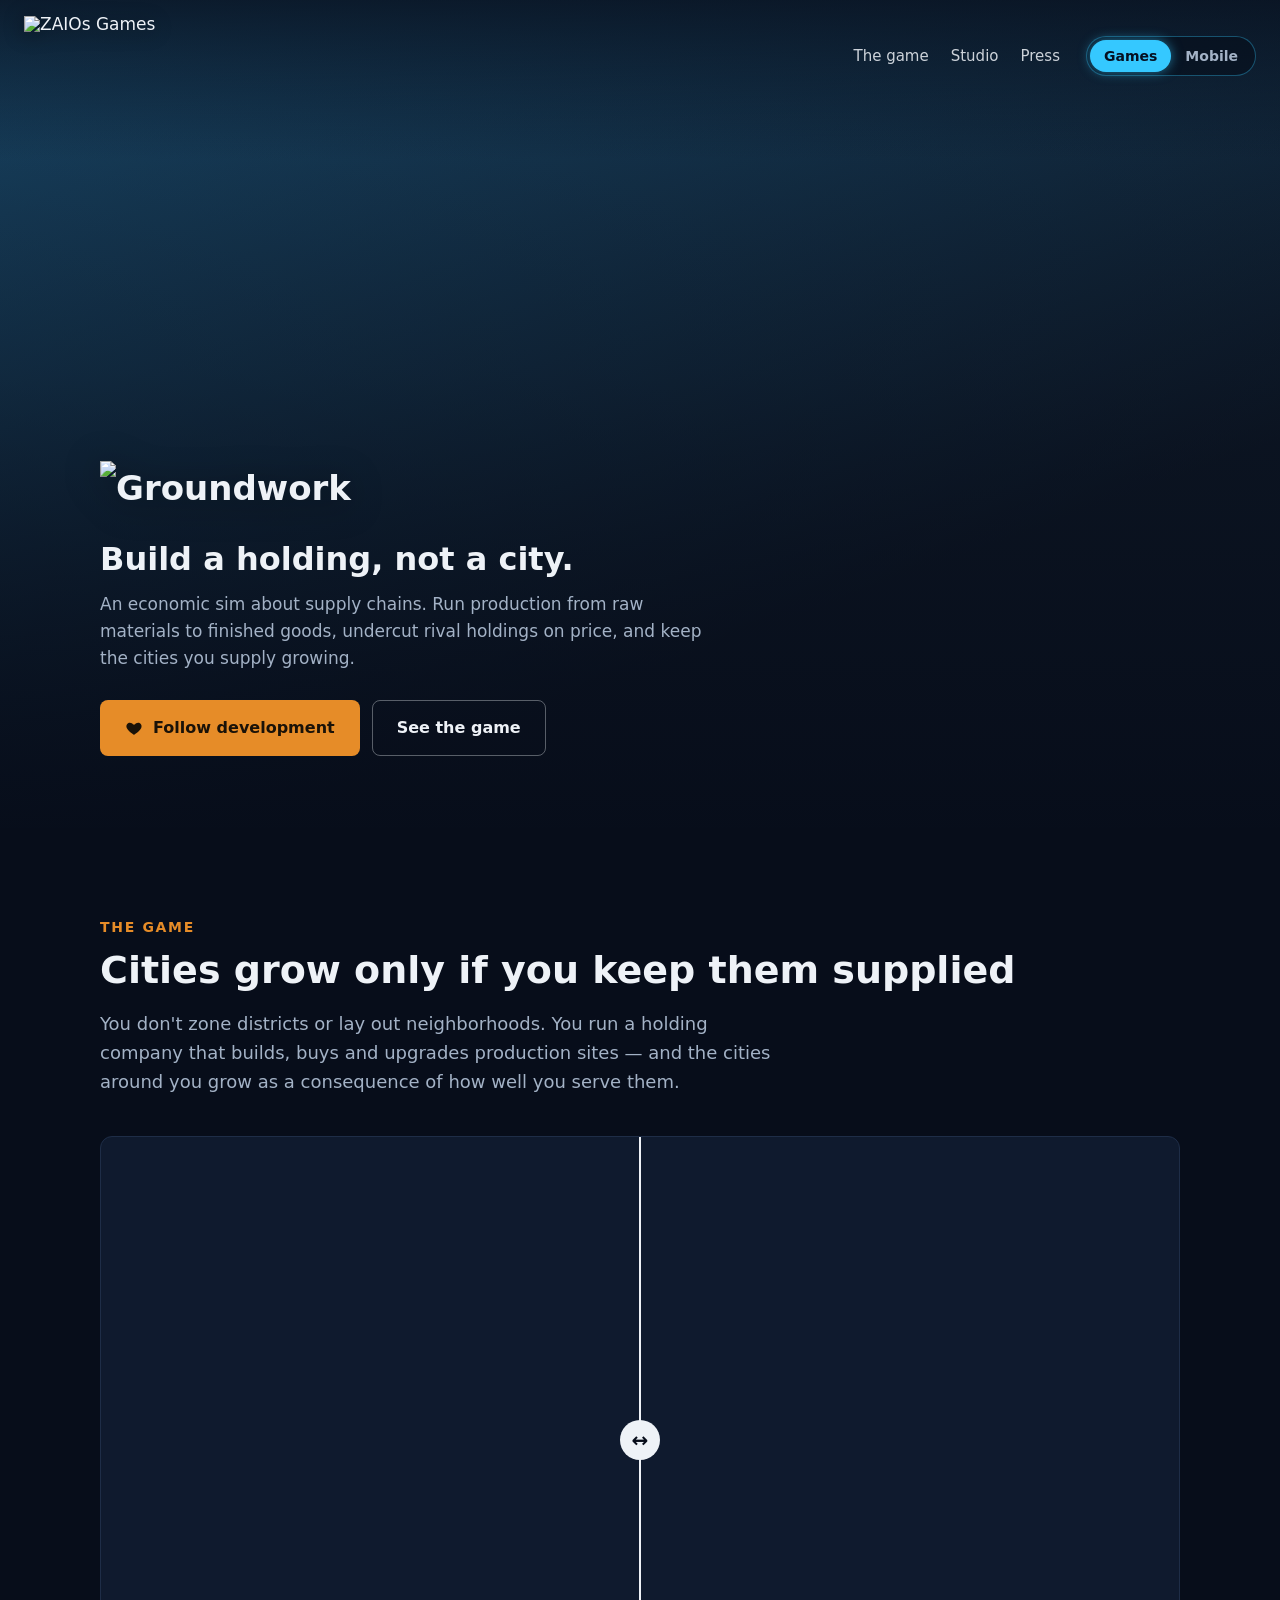
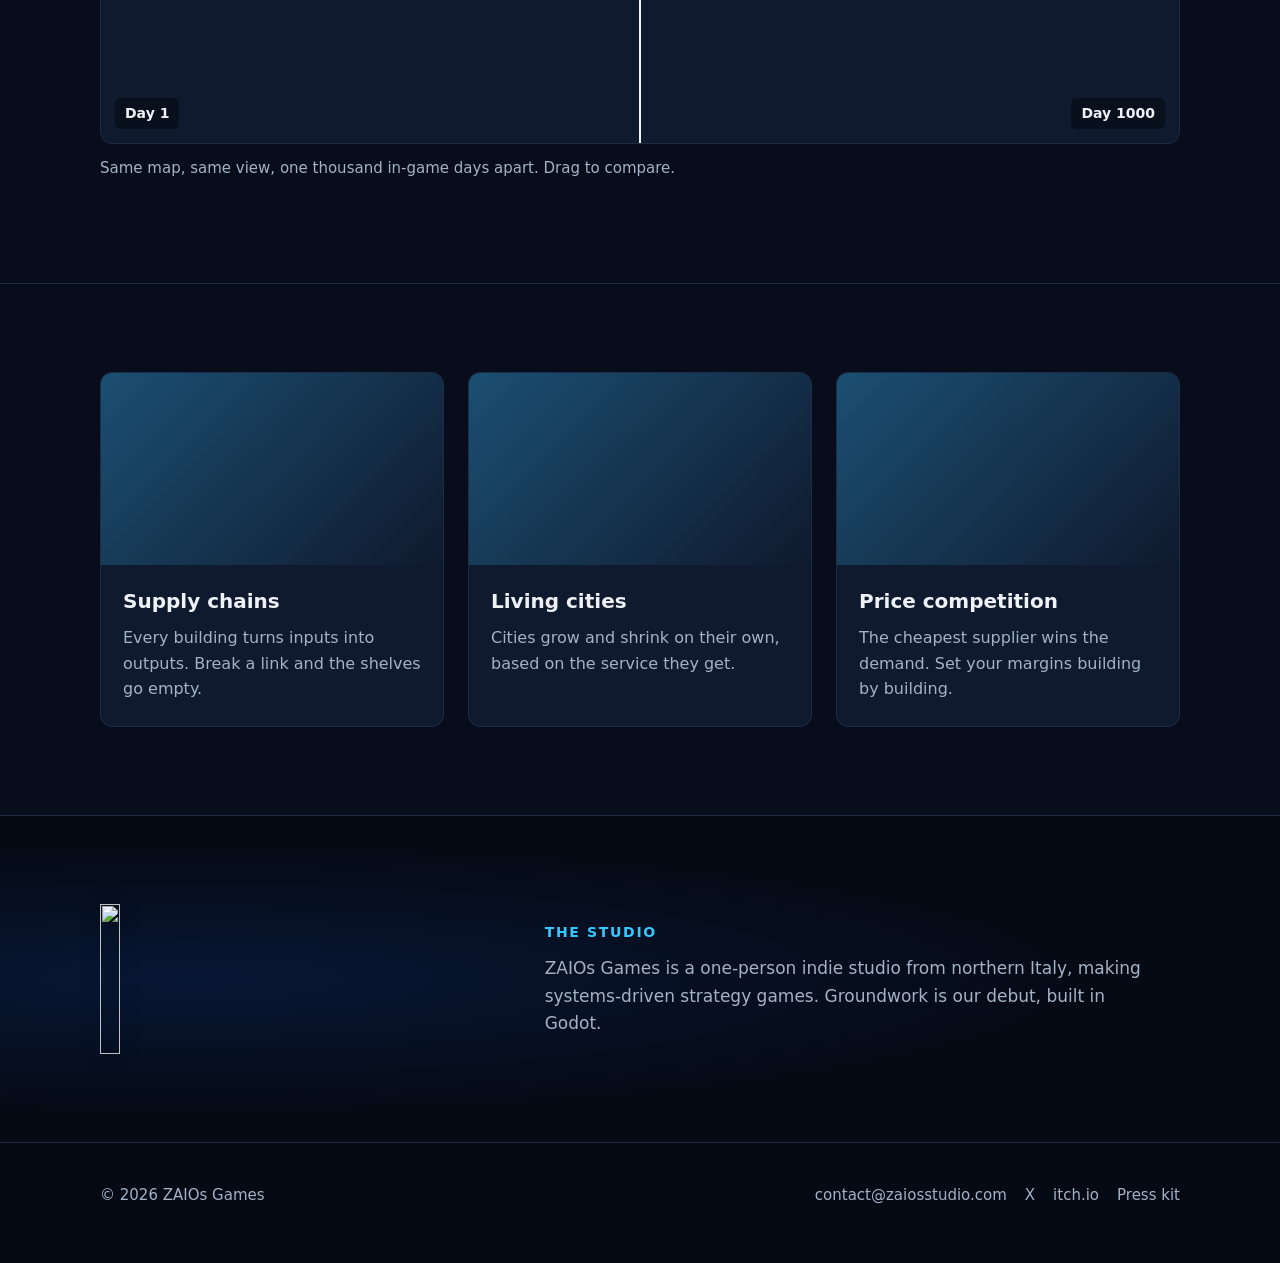
==== index.html @ d20c8a68 "Add files via upload" ====
<!doctype html>
<html lang="en">
<head>
  <meta charset="utf-8">
  <meta name="viewport" content="width=device-width, initial-scale=1">
  <title>Groundwork — a supply chain sim by ZAIOs Games</title>
  <meta name="description" content="Groundwork is an economic management sim about supply chains. Build a holding, not a city. Coming to Steam.">
  <link rel="canonical" href="https://zaiosstudio.com/">
  <link rel="icon" href="favicon.ico" sizes="16x16 32x32 48x48">
  <link rel="apple-touch-icon" href="assets/apple-touch-icon.png">

  <meta property="og:type" content="website">
  <meta property="og:url" content="https://zaiosstudio.com/">
  <meta property="og:site_name" content="ZAIOs Games">
  <meta property="og:title" content="Groundwork — Build a holding, not a city">
  <meta property="og:description" content="An economic sim about supply chains, made by a solo developer. Coming to Steam.">
  <meta property="og:image" content="https://zaiosstudio.com/images/og.jpg">
  <meta name="twitter:card" content="summary_large_image">
  <meta name="twitter:site" content="@zaiosstudio">

  <link rel="preload" href="fonts/poppins-latin-800-normal.woff2" as="font" type="font/woff2" crossorigin>
  <link rel="stylesheet" href="style.css">
  <script src="site.js" defer></script>
</head>
<body>

  <header class="topbar">
    <a class="zaios" href="index.html" aria-label="ZAIOs Games, home">
      <img class="zaios-logo" src="assets/zaios-games-logo.png" alt="ZAIOs Games" width="640" height="247">
    </a>
    <nav aria-label="Main">
      <span class="page-links">
        <a class="opt" href="#game">The game</a>
        <a class="opt" href="#studio">Studio</a>
        <a href="press.html">Press</a>
      </span>
      <div class="lines" role="list">
        <a role="listitem" href="index.html" aria-current="page">Games</a>
        <a role="listitem" href="mobile/index.html">Mobile</a>
      </div>
    </nav>
  </header>

  <main>
    <div class="hero" style="background-image: url('images/hero.jpg'), linear-gradient(160deg, #1B4F72 0%, #0E1826 70%);">
      <div class="wrap">
        <h1><img class="hero-logo" src="images/logo-groundwork.png" alt="Groundwork"></h1>
        <p class="tagline">Build a holding, not a city.</p>
        <p class="sub">An economic sim about supply chains. Run production from raw materials to finished goods, undercut rival holdings on price, and keep the cities you supply growing.</p>
        <div class="ctas">
          <a class="btn primary" data-cta href="#">
            <svg viewBox="0 0 24 24" fill="currentColor" aria-hidden="true"><path d="M12 21s-7.5-4.6-9.6-9.1C.9 8.6 3 5 6.5 5c2 0 3.5 1.1 4.3 2.4h2.4C14 6.1 15.5 5 17.5 5 21 5 23.1 8.6 21.6 11.9 19.5 16.4 12 21 12 21z"/></svg>
            <span data-cta-label>Follow development</span>
          </a>
          <a class="btn ghost" href="#game">See the game</a>
        </div>
      </div>
    </div>

    <section id="game">
      <div class="wrap">
        <p class="eyebrow">The game</p>
        <h2>Cities grow only if you keep them supplied</h2>
        <p class="lead">You don't zone districts or lay out neighborhoods. You run a holding company that builds, buys and upgrades production sites — and the cities around you grow as a consequence of how well you serve them.</p>

        <div class="video" id="teaser" style="margin-bottom: 40px;"></div>

        <div class="compare">
          <img src="images/day-0001.jpg" alt="A small town on day 1" loading="lazy">
          <img class="after" src="images/day-1000.jpg" alt="The same town grown into a city on day 1000" loading="lazy">
          <span class="tag l">Day 1</span>
          <span class="tag r">Day 1000</span>
          <div class="handle"></div>
          <input type="range" min="0" max="100" value="50" aria-label="Compare day 1 and day 1000">
        </div>
        <p class="caption">Same map, same view, one thousand in-game days apart. Drag to compare.</p>
      </div>
    </section>

    <section>
      <div class="wrap">
        <div class="features">
          <article class="feature">
            <div class="shot"><img src="images/shot-chains.jpg" alt="A valley with farms, roads and production sites" loading="lazy"></div>
            <div class="body">
              <h3>Supply chains</h3>
              <p>Every building turns inputs into outputs. Break a link and the shelves go empty.</p>
            </div>
          </article>
          <article class="feature">
            <div class="shot"><img src="images/shot-city.jpg" alt="A dense city supplied by the player's holding" loading="lazy"></div>
            <div class="body">
              <h3>Living cities</h3>
              <p>Cities grow and shrink on their own, based on the service they get.</p>
            </div>
          </article>
          <article class="feature">
            <div class="shot"><img src="images/shot-night.jpg" alt="A coastal city lit up at night" loading="lazy"></div>
            <div class="body">
              <h3>Price competition</h3>
              <p>The cheapest supplier wins the demand. Set your margins building by building.</p>
            </div>
          </article>
        </div>
      </div>
    </section>

    <section id="studio">
      <div class="wrap studio">
        <img class="zaios-logo big" src="assets/zaios-games-logo.png" alt="" width="640" height="247">
        <div>
          <p class="eyebrow studio-eyebrow">The studio</p>
          <p>ZAIOs Games is a one-person indie studio from northern Italy, making systems-driven strategy games. Groundwork is our debut, built in Godot.</p>
        </div>
      </div>
    </section>
  </main>

  <footer>
    <div class="wrap">
      <span>© <span id="year">2026</span> ZAIOs Games</span>
      <div class="links">
        <a data-email href="#">contact@zaiosstudio.com</a>
        <a data-link="steam" href="#">Steam</a>
        <a data-link="x" href="#">X</a>
        <a data-link="discord" href="#">Discord</a>
        <a data-link="itch" href="#">itch.io</a>
        <a href="press.html">Press kit</a>
      </div>
    </div>
  </footer>

</body>
</html>
---- style.css ----
/* Zaios Games — sito statico. Font: Poppins (SIL OFL), ospitato qui: nessuna chiamata a servizi esterni. */
@font-face { font-family: "Poppins"; src: url("fonts/poppins-latin-400-normal.woff2") format("woff2"); font-weight: 400; font-display: swap; }
@font-face { font-family: "Poppins"; src: url("fonts/poppins-latin-600-normal.woff2") format("woff2"); font-weight: 600; font-display: swap; }
@font-face { font-family: "Poppins"; src: url("fonts/poppins-latin-700-normal.woff2") format("woff2"); font-weight: 700; font-display: swap; }
@font-face { font-family: "Poppins"; src: url("fonts/poppins-latin-800-normal.woff2") format("woff2"); font-weight: 800; font-display: swap; }
@font-face { font-family: "Poppins"; src: url("fonts/poppins-latin-800-italic.woff2") format("woff2"); font-weight: 800; font-style: italic; font-display: swap; }

:root {
  /* Studio: fondo notte e neon azzurro del logo Zaios */
  --bg: #070D1A;
  --surface: #0F1A2E;
  --line: #1E2D47;
  --text: #EEF2F7;
  --muted: #A3B2C6;
  --neon: #35C8FF;
  --neon-core: #E6F7FF;
  --z-dark: #0B2A6B;
  --z-mid: #1450C8;
  --outline: #0A2A6E;
  /* Groundwork: ambra del gioco, usata solo per le azioni sul gioco */
  --accent: #E68C28;
  --accent-ink: #1A1208;
  --max: 1120px;
}

* { box-sizing: border-box; }
html { scroll-behavior: smooth; }
body {
  margin: 0;
  background: var(--bg);
  color: var(--text);
  font-family: "Poppins", system-ui, -apple-system, "Segoe UI", Roboto, sans-serif;
  font-size: 17px;
  line-height: 1.6;
  -webkit-font-smoothing: antialiased;
}
img { max-width: 100%; display: block; }
a { color: inherit; }
a:focus-visible, .btn:focus-visible { outline: 3px solid var(--neon); outline-offset: 3px; border-radius: 6px; }
.wrap { max-width: var(--max); margin: 0 auto; padding: 0 20px; }

/* Barra in alto */
.topbar {
  position: absolute; inset: 0 0 auto 0; z-index: 10;
  display: flex; align-items: center; justify-content: space-between; gap: 16px;
  padding: 16px 24px;
}
.topbar nav { display: flex; align-items: center; gap: 26px; font-size: 15px; }
.page-links { display: flex; gap: 22px; }
.page-links a { text-decoration: none; color: var(--text); opacity: .85; }
.page-links a:hover, .page-links a[aria-current] { opacity: 1; color: var(--neon); }

/* Selettore delle due linee: Games · Mobile */
.lines {
  display: inline-flex; padding: 3px; border-radius: 999px;
  border: 1px solid rgba(53,200,255,.35); background: rgba(7,13,26,.55);
}
.lines a {
  padding: 5px 14px; border-radius: 999px; font-size: 14px; font-weight: 600;
  text-decoration: none; color: var(--muted);
}
.lines a:hover { color: var(--text); }
.lines a[aria-current] {
  color: #051022; background: var(--neon);
  box-shadow: 0 0 12px rgba(53,200,255,.55);
}

/* Wordmark Zaios: Z a fulmine al neon, AIOS bianco con contorno blu, GAMES corsivo sotto a destra */
.zaios {
  --s: 26px;                      /* altezza delle maiuscole: tutto scala da qui */
  display: inline-grid; grid-template-columns: auto auto; grid-template-rows: auto auto;
  column-gap: calc(var(--s) * .04); text-decoration: none; line-height: 1;
}
.zaios .z {
  grid-row: 1; width: calc(var(--s) * .9); height: calc(var(--s) * 1.25);
  margin-top: calc(var(--s) * -.12); margin-bottom: calc(var(--s) * -.13);
  overflow: visible;
  filter: drop-shadow(0 0 calc(var(--s) * .12) rgba(53,200,255,.75)) drop-shadow(0 0 calc(var(--s) * .35) rgba(53,200,255,.35));
}
.zaios .word {
  grid-row: 1; align-self: center;
  font-weight: 800; font-size: calc(var(--s) * 1.36); letter-spacing: .02em; text-transform: none;
  background: linear-gradient(180deg, #FFFFFF 0%, #CFE3FF 100%);
  -webkit-background-clip: text; background-clip: text; color: transparent;
  -webkit-text-stroke: calc(var(--s) * .06) var(--outline); paint-order: stroke fill;
  filter: drop-shadow(0 0 calc(var(--s) * .02) var(--neon)) drop-shadow(0 0 calc(var(--s) * .16) rgba(47,168,255,.45));
}
.zaios .line2 {
  grid-column: 1 / -1; grid-row: 2; justify-self: end;
  font-weight: 800; font-style: italic; font-size: calc(var(--s) * .5); letter-spacing: .08em; text-transform: uppercase;
  color: #FFFFFF; margin-top: calc(var(--s) * .14);
  -webkit-text-stroke: calc(var(--s) * .025) var(--outline); paint-order: stroke fill;
  text-shadow: 0 0 calc(var(--s) * .2) rgba(47,168,255,.55);
}
.zaios.big { --s: 52px; }
/* Logo ZAIOs Games: immagine ufficiale (stessa dell'intro) */
.zaios-logo { display: block; height: 80px; width: auto; filter: drop-shadow(0 2px 10px rgba(0,0,0,.45)); }
.zaios-logo.big { height: 150px; }

/* Hero */
.hero {
  position: relative; min-height: 92vh; display: flex; align-items: flex-end;
  background: linear-gradient(160deg, #1B4F72 0%, #0E1826 70%);
  background-size: cover; background-position: center;
}
.hero::before {
  /* velo scuro in alto per far leggere logo e menu sopra qualsiasi screenshot */
  content: ""; position: absolute; inset: 0 0 auto 0; height: 160px; z-index: 1;
  background: linear-gradient(180deg, rgba(7,13,26,.75) 0%, rgba(7,13,26,0) 100%);
}
.hero::after {
  content: ""; position: absolute; inset: 0;
  background: linear-gradient(180deg, rgba(7,13,26,.1) 0%, rgba(7,13,26,.35) 45%, rgba(7,13,26,.97) 100%);
}
.hero .wrap { position: relative; z-index: 2; padding-bottom: 72px; width: 100%; }
.hero-logo { width: min(560px, 86vw); filter: drop-shadow(0 4px 18px rgba(0,0,0,.45)); }
.hero h1 { margin: 0; }
.tagline { font-size: clamp(22px, 3.2vw, 32px); font-weight: 600; margin: 18px 0 6px; }
.sub { color: var(--muted); max-width: 620px; margin: 0 0 28px; }
.ctas { display: flex; flex-wrap: wrap; gap: 12px; }

.btn {
  display: inline-flex; align-items: center; gap: 10px;
  padding: 14px 24px; border-radius: 8px; font-weight: 600; font-size: 16px;
  text-decoration: none; border: 1px solid transparent; transition: transform .15s, background .15s;
}
.btn:hover { transform: translateY(-1px); }
.btn.primary { background: var(--accent); color: var(--accent-ink); }
.btn.primary:hover { background: #F09B3A; }
.btn.ghost { border-color: rgba(238,242,247,.35); color: var(--text); }
.btn.ghost:hover { background: rgba(238,242,247,.08); }
.btn svg { width: 18px; height: 18px; flex: none; }

/* Sezioni */
section { padding: 88px 0; }
section + section { border-top: 1px solid var(--line); }
.eyebrow { color: var(--accent); font-weight: 600; font-size: 14px; letter-spacing: .12em; text-transform: uppercase; margin: 0 0 10px; }
.eyebrow.studio-eyebrow { color: var(--neon); }
h2 { font-size: clamp(26px, 3.4vw, 38px); line-height: 1.2; margin: 0 0 16px; }
.lead { color: var(--muted); max-width: 680px; margin: 0 0 40px; font-size: 18px; }

/* Video */
.video { position: relative; aspect-ratio: 16 / 9; border-radius: 12px; overflow: hidden; background: var(--surface); border: 1px solid var(--line); }
.video iframe { position: absolute; inset: 0; width: 100%; height: 100%; border: 0; }

/* Confronto giorno 1 / giorno 1000 */
.compare { position: relative; aspect-ratio: 16 / 9; border-radius: 12px; overflow: hidden; border: 1px solid var(--line); background: var(--surface); user-select: none; touch-action: pan-y; }
.compare img { position: absolute; inset: 0; width: 100%; height: 100%; object-fit: cover; }
.compare .after { clip-path: inset(0 0 0 50%); }
.compare .handle { position: absolute; top: 0; bottom: 0; left: 50%; width: 2px; background: var(--text); transform: translateX(-1px); pointer-events: none; }
.compare .handle::after {
  content: "\2194"; position: absolute; top: 50%; left: 50%; transform: translate(-50%, -50%);
  width: 40px; height: 40px; border-radius: 50%; background: var(--text); color: var(--bg);
  display: grid; place-items: center; font-size: 20px; font-weight: 700;
}
.compare .tag { position: absolute; bottom: 14px; padding: 4px 10px; border-radius: 6px; background: rgba(7,13,26,.8); font-size: 14px; font-weight: 600; }
.compare .tag.l { left: 14px; }
.compare .tag.r { right: 14px; }
.compare input { position: absolute; inset: 0; width: 100%; height: 100%; opacity: 0; cursor: ew-resize; margin: 0; }
.caption { color: var(--muted); font-size: 15px; margin-top: 12px; }

/* Tre punti */
.features { display: grid; grid-template-columns: repeat(3, 1fr); gap: 24px; }
.feature { background: var(--surface); border: 1px solid var(--line); border-radius: 12px; overflow: hidden; }
.feature .shot { aspect-ratio: 16 / 9; background: linear-gradient(135deg, #1B4F72, #0F1A2E); }
.feature .shot img { width: 100%; height: 100%; object-fit: cover; }
.feature .body { padding: 20px 22px 24px; }
.feature h3 { margin: 0 0 8px; font-size: 20px; }
.feature p { margin: 0; color: var(--muted); font-size: 16px; }

/* Studio */
#studio { background: radial-gradient(ellipse at 15% 50%, rgba(20,80,200,.18) 0%, rgba(7,13,26,0) 60%), #050A14; }
.studio { display: grid; grid-template-columns: auto 1fr; gap: 56px; align-items: center; }
.studio p { color: var(--muted); margin: 0; max-width: 620px; }
.studio p + p { margin-top: 12px; }

/* Footer */
footer { border-top: 1px solid var(--line); padding: 40px 0 56px; color: var(--muted); font-size: 15px; background: #050A14; }
footer .wrap { display: flex; flex-wrap: wrap; gap: 18px 32px; align-items: center; justify-content: space-between; }
footer .links { display: flex; flex-wrap: wrap; gap: 18px; }
footer a { text-decoration: none; overflow-wrap: anywhere; }
footer a:hover { color: var(--neon); }

/* Pagina press */
.page-head { padding: 150px 0 40px; background: linear-gradient(160deg, #1B4F72 0%, #0E1826 55%, #070D1A 100%); }
.facts { width: 100%; border-collapse: collapse; margin: 8px 0 40px; }
.facts th, .facts td { text-align: left; padding: 12px 0; border-bottom: 1px solid var(--line); vertical-align: top; }
.facts th { width: 220px; color: var(--muted); font-weight: 400; }
.facts td { overflow-wrap: anywhere; }
.gallery { display: grid; grid-template-columns: repeat(2, 1fr); gap: 16px; }
.gallery a { display: block; border-radius: 10px; overflow: hidden; border: 1px solid var(--line); aspect-ratio: 16 / 9; background: var(--surface); }
.gallery img { width: 100%; height: 100%; object-fit: cover; transition: transform .25s; }
.gallery a:hover img { transform: scale(1.03); }

/* Pagina della linea Mobile */
.page-mobile { display: flex; flex-direction: column; min-height: 100vh; }
.page-mobile main { flex: 1; display: flex; }
.line-hero {
  flex: 1; display: flex; align-items: center; padding: 140px 0 96px;
  background: radial-gradient(ellipse at 30% 40%, rgba(20,80,200,.28) 0%, rgba(7,13,26,0) 60%), #050A14;
}
.line-hero .wrap { width: 100%; }
.line-hero .zaios, .line-hero .zaios-logo { margin-bottom: 40px; }
.line-lead { font-size: clamp(20px, 2.6vw, 26px); font-weight: 600; max-width: 720px; margin: 0 0 18px; line-height: 1.4; }
.line-status { display: inline-flex; align-items: center; gap: 10px; color: var(--muted); margin: 0 0 32px; }
.line-status .dot { width: 9px; height: 9px; border-radius: 50%; background: var(--neon); box-shadow: 0 0 10px var(--neon); }
.line-hero .btn.ghost { overflow-wrap: anywhere; }

.visually-hidden { position: absolute; width: 1px; height: 1px; overflow: hidden; clip: rect(0 0 0 0); white-space: nowrap; }

[hidden] { display: none !important; }

@media (max-width: 860px) {
  .features { grid-template-columns: 1fr; }
  .studio { grid-template-columns: 1fr; gap: 28px; }
  .gallery { grid-template-columns: 1fr; }
  .topbar { padding: 14px 16px; }
  .topbar nav { gap: 14px; font-size: 14px; }
  .page-links .opt { display: none; }     /* su telefono restano solo Press e il selettore */
  .lines a { padding: 5px 11px; font-size: 13px; }
  .zaios { --s: 20px; }
  .zaios-logo { height: 52px; }
  .zaios-logo.big { height: 110px; }
  .zaios.big { --s: 40px; }
  section { padding: 64px 0; }
  .facts th { width: 120px; }
}
@media (max-width: 380px) {
  .topbar nav { gap: 10px; font-size: 13px; }
  .lines a { padding: 4px 9px; }
}
@media (prefers-reduced-motion: reduce) {
  html { scroll-behavior: auto; }
  .btn, .gallery img { transition: none; }
}
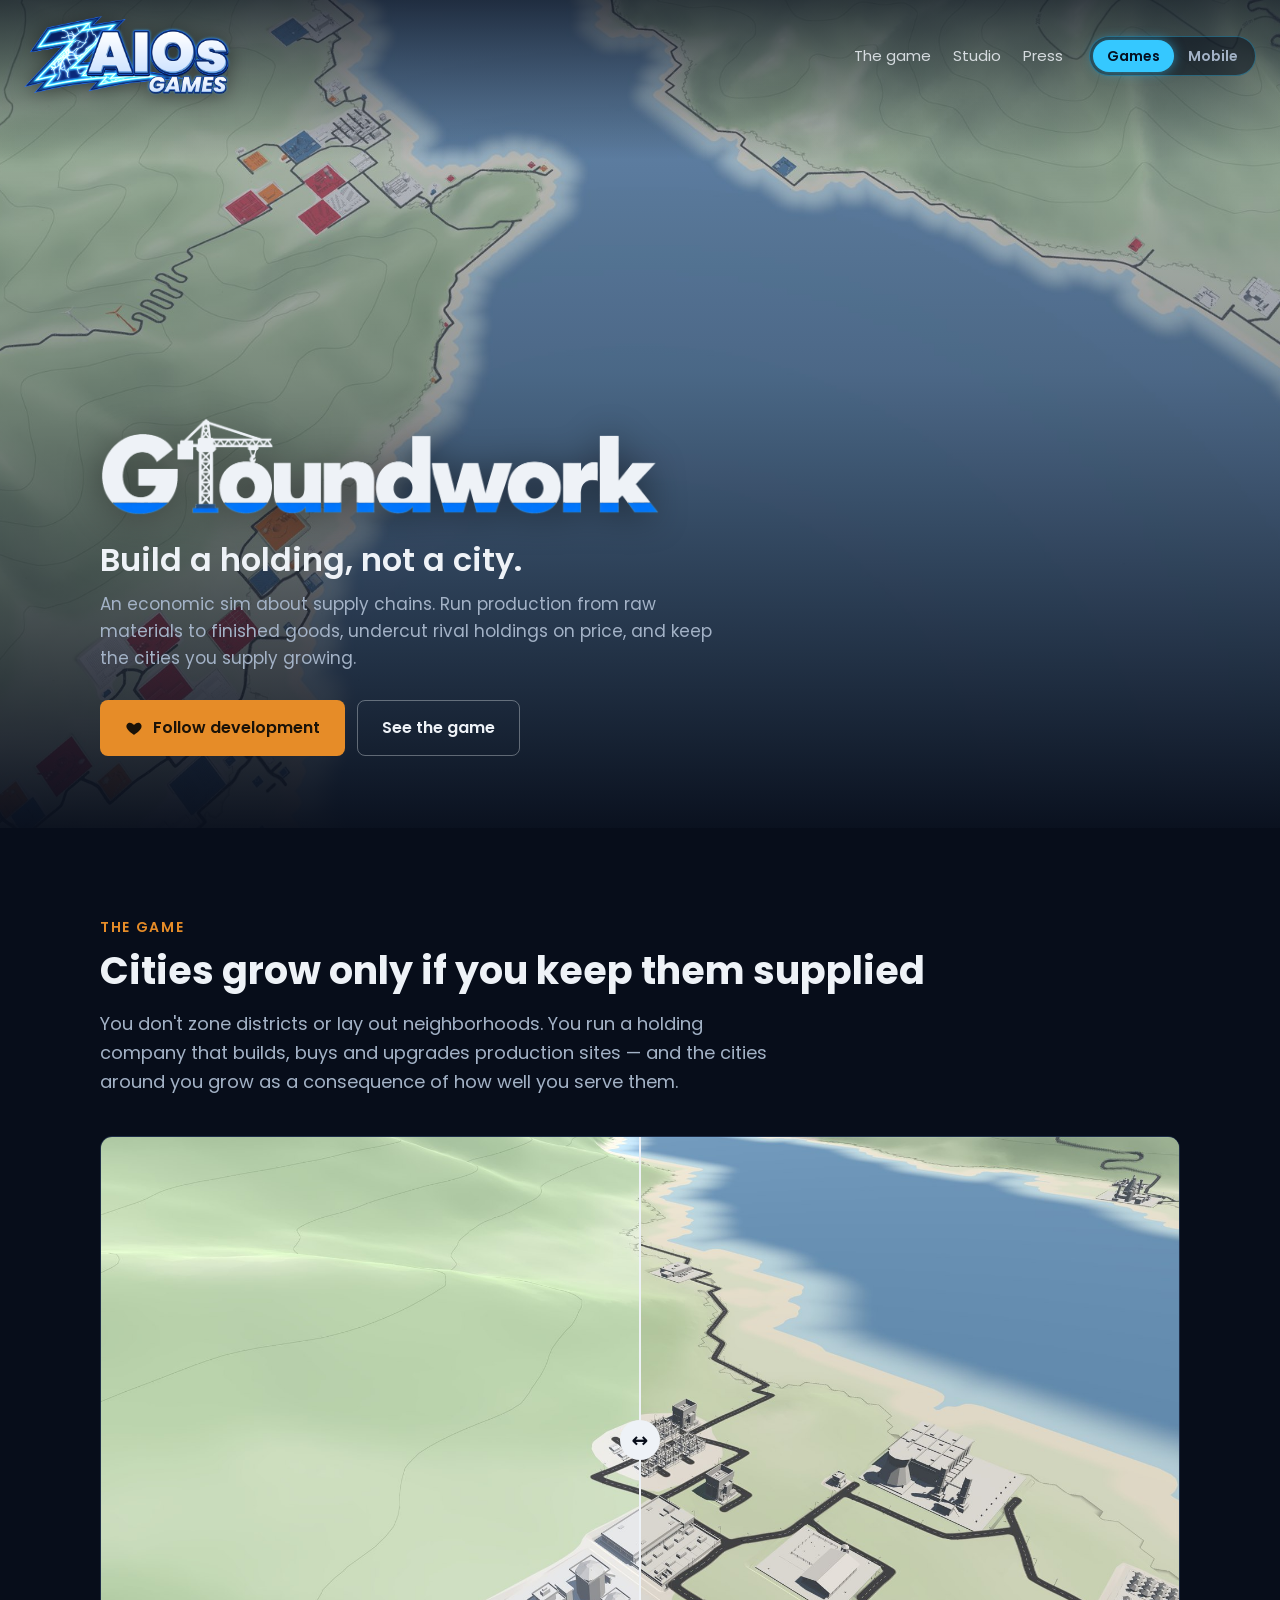
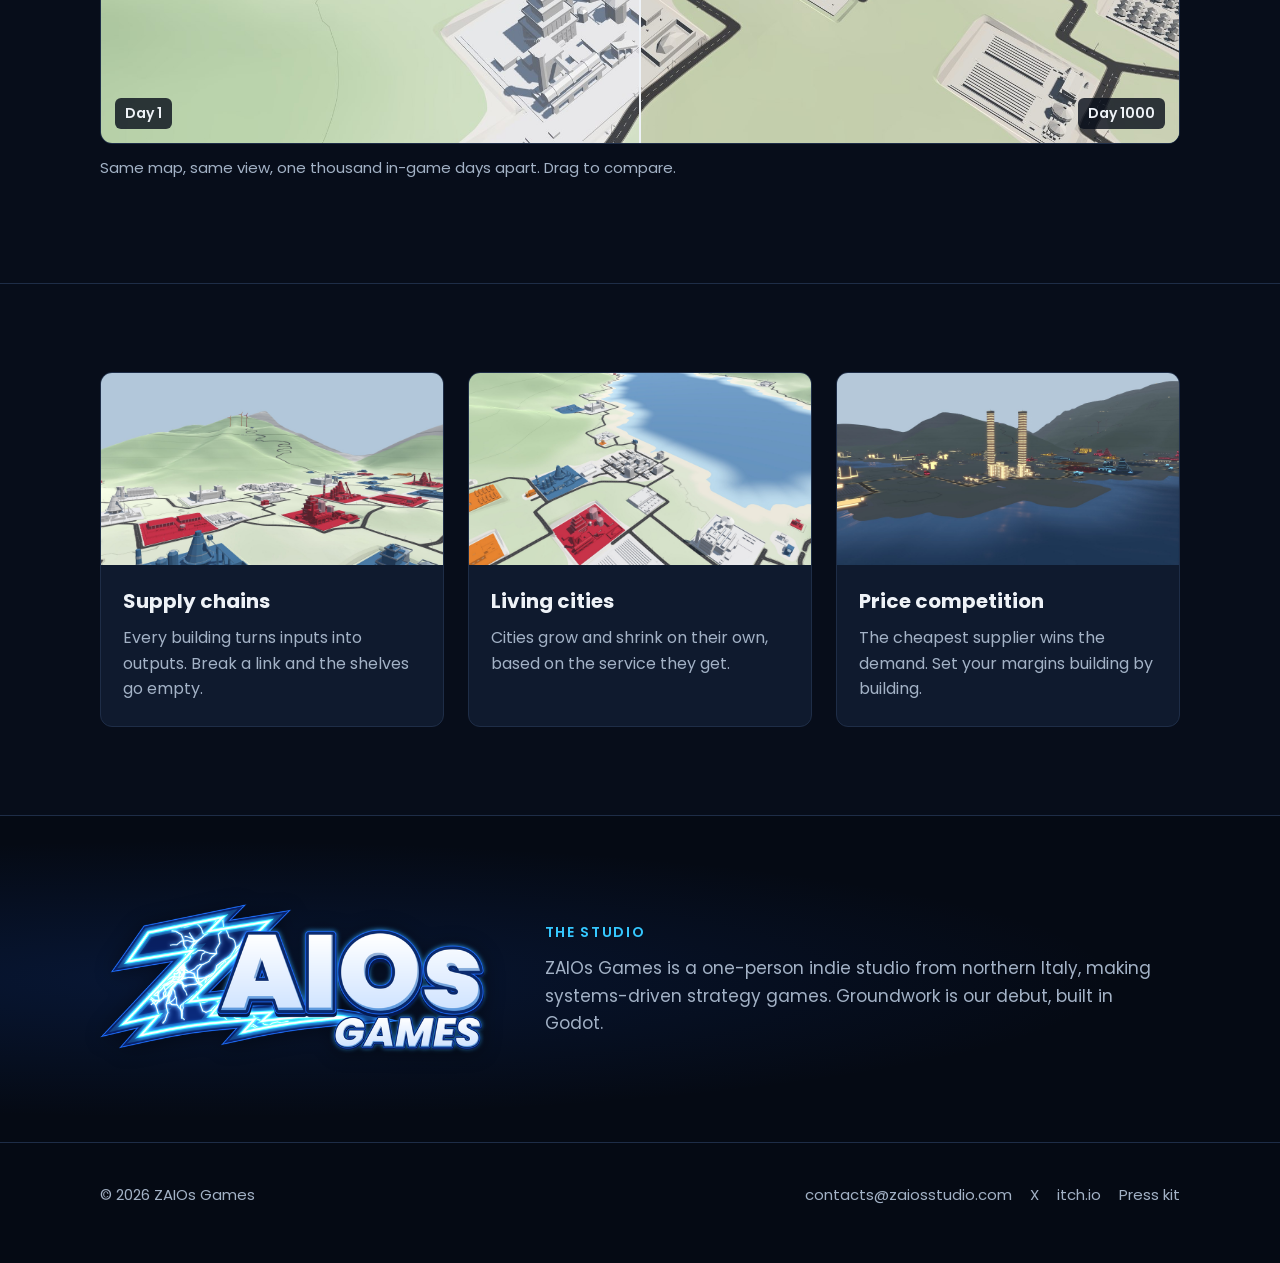
==== commit c61cca97: "Add files via upload" ====
--- a/index.html
+++ b/index.html
@@ -120,7 +120,7 @@
     <div class="wrap">
       <span>© <span id="year">2026</span> ZAIOs Games</span>
       <div class="links">
-        <a data-email href="#">contact@zaiosstudio.com</a>
+        <a data-email href="#">contacts@zaiosstudio.com</a>
         <a data-link="steam" href="#">Steam</a>
         <a data-link="x" href="#">X</a>
         <a data-link="discord" href="#">Discord</a>
